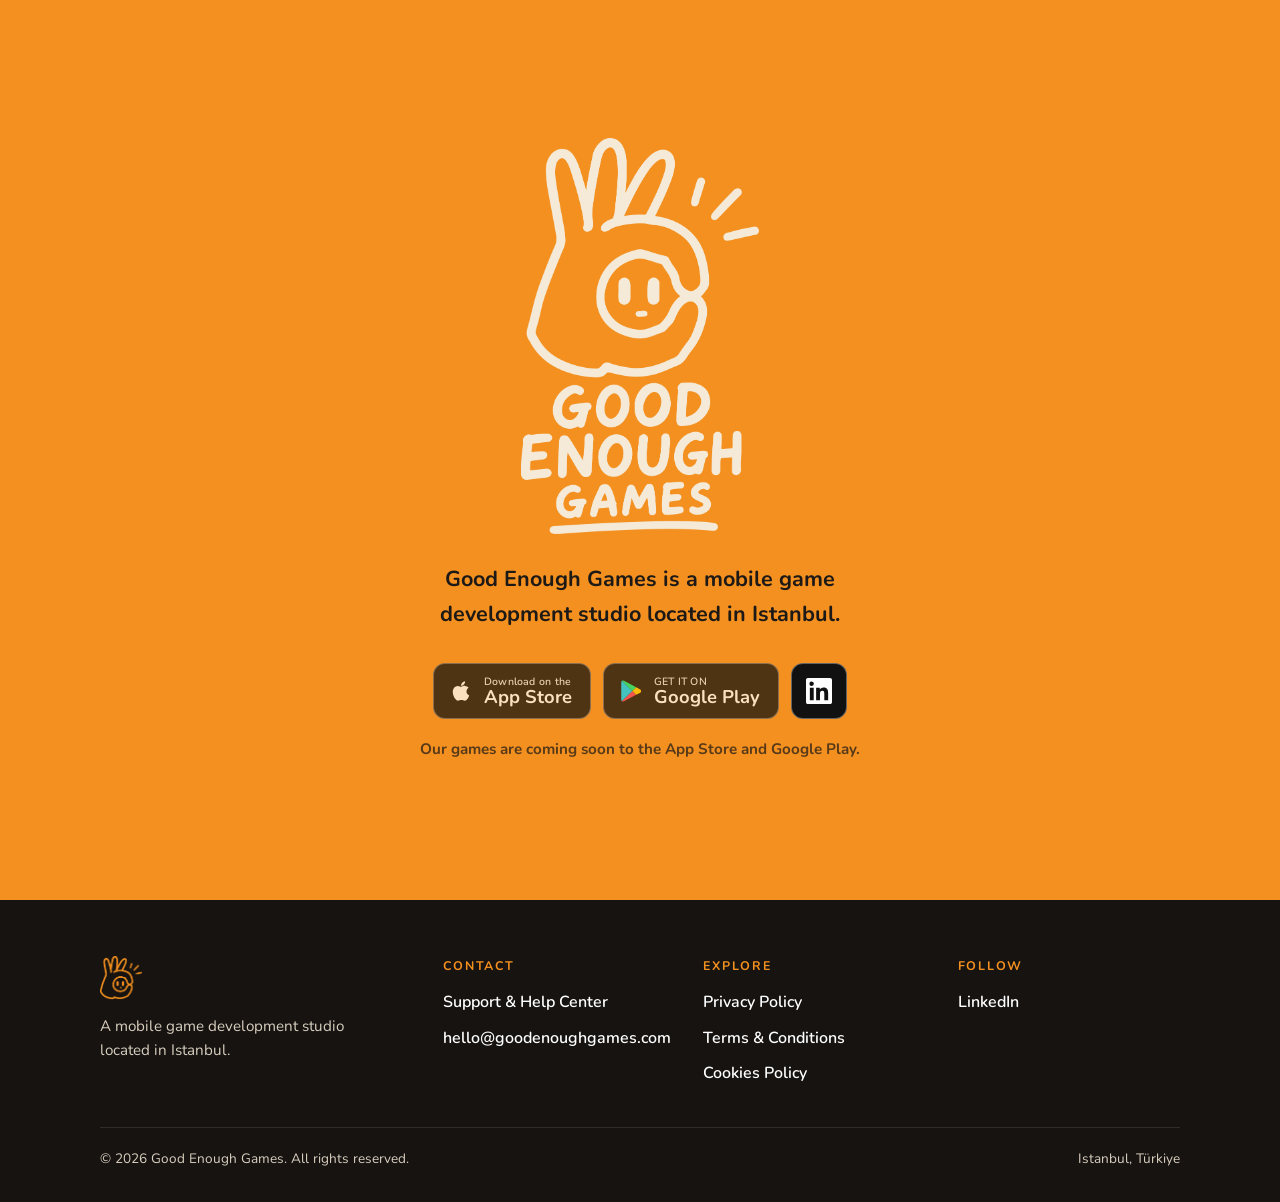
==== index.html @ 32250e64 "Initial Good Enough Games website Static site mirroring the Loom Games layout: orange hero with logo" ====
<!doctype html>
<html lang="en">
<head>
  <meta charset="utf-8">
  <meta name="viewport" content="width=device-width, initial-scale=1">
  <title>Good Enough Games</title>
  <meta name="description" content="Good Enough Games is a mobile game development studio located in Istanbul.">
  <link rel="canonical" href="https://good-enough.games/">
  <meta property="og:type" content="website">
  <meta property="og:site_name" content="Good Enough Games">
  <meta property="og:title" content="Good Enough Games">
  <meta property="og:description" content="Good Enough Games is a mobile game development studio located in Istanbul.">
  <meta property="og:url" content="https://good-enough.games/">
  <meta property="og:image" content="https://good-enough.games/assets/img/og-image.png">
  <meta property="og:image:width" content="1200">
  <meta property="og:image:height" content="630">
  <meta name="twitter:card" content="summary_large_image">
  <meta name="theme-color" content="#f3901f">
  <link rel="icon" href="assets/img/favicon.ico" sizes="any">
  <link rel="icon" type="image/png" sizes="32x32" href="assets/img/favicon-32.png">
  <link rel="icon" type="image/png" sizes="192x192" href="assets/img/favicon-192.png">
  <link rel="apple-touch-icon" href="assets/img/apple-touch-icon.png">
  <link rel="manifest" href="site.webmanifest">
  <link rel="preconnect" href="https://fonts.googleapis.com">
  <link rel="preconnect" href="https://fonts.gstatic.com" crossorigin>
  <link href="https://fonts.googleapis.com/css2?family=Nunito:wght@400;600;700;800&display=swap" rel="stylesheet">
  <link rel="stylesheet" href="assets/css/style.css">
  <script type="application/ld+json">
  {
    "@context": "https://schema.org",
    "@type": "Organization",
    "name": "Good Enough Games",
    "url": "https://good-enough.games/",
    "logo": "https://good-enough.games/assets/img/logo-orange.png",
    "email": "hello@goodenoughgames.com",
    "address": { "@type": "PostalAddress", "addressLocality": "Istanbul", "addressCountry": "TR" },
    "sameAs": ["https://www.linkedin.com/company/goodenough-games/"]
  }
  </script>
</head>
<body>

  <main>
    <section class="hero">
      <h1 class="sr-only">Good Enough Games</h1>
      <img class="hero__logo" src="assets/img/logo-cream.png" width="711" height="1182" alt="Good Enough Games logo" fetchpriority="high">
      <p class="hero__tagline">Good Enough Games is a mobile game development studio located in Istanbul.</p>

      <!--
        STORE LINKS
        Replace href="#" below with your developer page URLs, e.g.
          App Store:   https://apps.apple.com/developer/.../idXXXXXXXXXX
          Google Play: https://play.google.com/store/apps/dev?id=XXXXXXXXXXXXXXXXXXX
        While the href is "#", the badge is shown greyed-out and the "coming soon" line is visible.
      -->
      <div class="badges">
        <a class="badge" href="#" aria-label="Download on the App Store">
          <svg viewBox="0 0 24 24" aria-hidden="true"><path fill="currentColor" d="M17.05 20.28c-.98.95-2.05.8-3.08.35-1.09-.46-2.09-.48-3.24 0-1.44.62-2.2.44-3.06-.35C2.79 15.25 3.51 7.59 9.05 7.31c1.35.07 2.29.74 3.08.8 1.18-.24 2.31-.93 3.57-.84 1.51.12 2.65.72 3.4 1.8-3.12 1.87-2.38 5.98.48 7.13-.57 1.5-1.31 2.99-2.54 4.09l.01-.01zM12.03 7.25c-.15-2.23 1.66-4.07 3.74-4.25.29 2.58-2.34 4.5-3.74 4.25z"/></svg>
          <span class="badge__text"><small>Download on the</small><strong>App Store</strong></span>
        </a>
        <a class="badge" href="#" aria-label="Get it on Google Play">
          <svg viewBox="0 0 24 24" aria-hidden="true">
            <path fill="#00D7FE" d="M3.6 2.6 13.3 12 3.6 21.4A1.7 1.7 0 0 1 3 20.1V3.9a1.7 1.7 0 0 1 .6-1.3Z"/>
            <path fill="#00F076" d="M16.8 8.5 13.3 12 3.6 2.6a1.7 1.7 0 0 1 1.9-.1Z"/>
            <path fill="#F3415F" d="M16.8 15.5 5.5 21.5a1.7 1.7 0 0 1-1.9-.1l9.7-9.4Z"/>
            <path fill="#FFC900" d="M20.6 10.5c1 .6 1 2.4 0 3L16.8 15.5 13.3 12l3.5-3.5Z"/>
          </svg>
          <span class="badge__text"><small>GET IT ON</small><strong>Google Play</strong></span>
        </a>
        <a class="badge badge--icon" href="https://www.linkedin.com/company/goodenough-games/" target="_blank" rel="noopener" aria-label="Good Enough Games on LinkedIn">
          <svg viewBox="0 0 24 24" aria-hidden="true"><path fill="currentColor" d="M20.45 20.45h-3.56v-5.57c0-1.33-.03-3.04-1.85-3.04-1.85 0-2.14 1.45-2.14 2.94v5.67H9.35V9h3.41v1.56h.05c.48-.9 1.64-1.85 3.37-1.85 3.6 0 4.27 2.37 4.27 5.46v6.28zM5.34 7.43a2.07 2.07 0 1 1 0-4.13 2.07 2.07 0 0 1 0 4.13zM7.12 20.45H3.56V9h3.56v11.45zM22.22 0H1.77C.79 0 0 .77 0 1.73v20.54C0 23.23.79 24 1.77 24h20.45c.98 0 1.78-.77 1.78-1.73V1.73C24 .77 23.2 0 22.22 0z"/></svg>
        </a>
      </div>
      <p class="hero__note">Our games are coming soon to the App Store and Google Play.</p>
    </section>
  </main>

  <footer class="footer">
    <div class="footer__inner">
      <div class="footer__brand">
        <img src="assets/img/mark-orange.png" alt="" width="44" height="44">
        <p>A mobile game development studio located in Istanbul.</p>
      </div>
      <div>
        <h4>Contact</h4>
        <ul>
          <li><a href="support/">Support &amp; Help Center</a></li>
          <li><a href="mailto:hello@goodenoughgames.com">hello@goodenoughgames.com</a></li>
        </ul>
      </div>
      <div>
        <h4>Explore</h4>
        <ul>
          <li><a href="privacy-policy/">Privacy Policy</a></li>
          <li><a href="terms-conditions/">Terms &amp; Conditions</a></li>
          <li><a href="cookies-policy/">Cookies Policy</a></li>
        </ul>
      </div>
      <div>
        <h4>Follow</h4>
        <ul>
          <li><a href="https://www.linkedin.com/company/goodenough-games/" target="_blank" rel="noopener">LinkedIn</a></li>
        </ul>
      </div>
    </div>
    <div class="footer__bottom">
      <span>&copy; 2026 Good Enough Games. All rights reserved.</span>
      <span>Istanbul, Türkiye</span>
    </div>
  </footer>

</body>
</html>
---- assets/css/style.css ----
/* Good Enough Games — site styles */
:root {
  --orange: #f3901f;
  --orange-deep: #c96d0a;
  --cream: #f5ead8;
  --paper: #fbf7f0;
  --ink: #1c1917;
  --ink-soft: #4a433d;
  --line: rgba(28, 25, 23, .12);
  --footer: #161311;
  --footer-text: #d9cfbf;
  --radius: 14px;
  --font: 'Nunito', system-ui, -apple-system, 'Segoe UI', Roboto, sans-serif;
}

* { box-sizing: border-box; }
html { -webkit-text-size-adjust: 100%; scroll-behavior: smooth; }
body { margin: 0; font-family: var(--font); color: var(--ink); background: var(--paper); line-height: 1.6; }
img { max-width: 100%; height: auto; display: block; }
a { color: inherit; }
.sr-only { position: absolute; width: 1px; height: 1px; padding: 0; margin: -1px; overflow: hidden; clip: rect(0 0 0 0); white-space: nowrap; border: 0; }

/* ---------- Hero (home) ---------- */
.hero {
  min-height: 100svh;
  background: var(--orange);
  display: flex; flex-direction: column; align-items: center; justify-content: center;
  text-align: center;
  padding: clamp(40px, 8vh, 80px) 16px;
}
.hero__logo { height: clamp(230px, 44vh, 440px); width: auto; }
.hero__tagline {
  max-width: 36ch; margin: 28px auto 0;
  font-size: clamp(1.05rem, 1.2vw + .8rem, 1.35rem); font-weight: 700; color: var(--ink);
}
.badges { display: flex; flex-wrap: wrap; justify-content: center; gap: 12px; margin-top: 32px; }
.badge {
  display: inline-flex; align-items: center; gap: 10px;
  height: 56px; padding: 0 18px 0 14px; border-radius: 12px;
  background: #111; color: #fff; text-decoration: none;
  border: 1.5px solid rgba(255, 255, 255, .35);
  transition: transform .15s ease, box-shadow .15s ease;
}
.badge:hover { transform: translateY(-2px); box-shadow: 0 8px 20px rgba(0, 0, 0, .18); }
.badge svg { width: 26px; height: 26px; flex: none; }
.badge__text { display: flex; flex-direction: column; align-items: flex-start; line-height: 1.05; text-align: left; }
.badge__text small { font-size: .66rem; font-weight: 600; letter-spacing: .02em; opacity: .9; }
.badge__text strong { font-size: 1.15rem; font-weight: 700; }
.badge--icon { width: 56px; padding: 0; justify-content: center; }
/* Store badges stay inactive until a real URL replaces the "#" placeholder */
.badge[href="#"] { cursor: default; opacity: .72; pointer-events: none; }
.hero__note { display: none; margin: 18px 0 0; font-size: .95rem; font-weight: 700; color: rgba(28, 25, 23, .72); }
.badges:has(.badge[href="#"]) + .hero__note { display: block; }

/* ---------- Top bar (inner pages) ---------- */
.topbar { background: var(--orange); padding: 14px 16px; }
.topbar__inner { max-width: 1080px; margin: 0 auto; display: flex; align-items: center; justify-content: space-between; gap: 16px; }
.brand { display: inline-flex; align-items: center; gap: 10px; text-decoration: none; color: var(--ink); font-weight: 800; font-size: 1.05rem; }
.brand img { height: 36px; width: auto; }
.topbar nav { display: flex; gap: 20px; font-weight: 700; font-size: .95rem; }
.topbar nav a { text-decoration: none; color: var(--ink); }
.topbar nav a:hover, .topbar nav a[aria-current="page"] { text-decoration: underline; text-underline-offset: 4px; text-decoration-thickness: 2px; }
@media (max-width: 600px) { .topbar nav { display: none; } }

/* ---------- Document pages ---------- */
.doc { max-width: 760px; margin: 0 auto; padding: 56px 16px 80px; }
.doc h1 { font-size: clamp(2rem, 4vw, 2.75rem); line-height: 1.1; margin: 0 0 8px; font-weight: 800; }
.doc .meta { color: var(--ink-soft); font-weight: 600; margin: 0 0 36px; }
.doc h2 { font-size: 1.35rem; margin: 40px 0 12px; font-weight: 800; }
.doc h3 { font-size: 1.05rem; margin: 24px 0 8px; font-weight: 800; }
.doc p, .doc li { font-size: 1.02rem; color: var(--ink-soft); }
.doc a { color: var(--orange-deep); font-weight: 700; text-decoration-thickness: 1.5px; text-underline-offset: 3px; }
.doc ul { padding-left: 1.2rem; }
.doc li + li { margin-top: 6px; }
.doc .partner { margin: 14px 0; padding: 14px 18px; background: #fff; border: 1px solid var(--line); border-radius: var(--radius); }
.doc .partner p { margin: 4px 0; }
.callout { background: var(--cream); border-left: 4px solid var(--orange); padding: 16px 18px; border-radius: 0 var(--radius) var(--radius) 0; margin: 28px 0; }
.callout p { margin: 0; color: var(--ink); }
.btn { display: inline-flex; align-items: center; gap: 10px; background: var(--ink); color: #fff; padding: 14px 22px; border-radius: 12px; text-decoration: none; font-weight: 800; }
.btn:hover { background: #000; }
.doc .btn { color: #fff; text-decoration: none; }
.faq details { border-bottom: 1px solid var(--line); padding: 14px 0; }
.faq summary { cursor: pointer; font-weight: 800; font-size: 1.05rem; color: var(--ink); list-style: none; display: flex; justify-content: space-between; align-items: center; gap: 16px; }
.faq summary::-webkit-details-marker { display: none; }
.faq summary::after { content: "+"; font-size: 1.5rem; line-height: 1; color: var(--orange-deep); flex: none; }
.faq details[open] summary::after { content: "–"; }
.faq details p { margin: 10px 0 0; }

/* ---------- 404 ---------- */
.notfound { min-height: 70svh; display: grid; place-items: center; text-align: center; padding: 48px 16px; }
.notfound img { height: 140px; width: auto; margin: 0 auto 20px; }
.notfound h1 { margin: 0 0 8px; font-size: 2.2rem; }
.notfound p { color: var(--ink-soft); margin: 0 0 24px; }

/* ---------- Footer ---------- */
.footer { background: var(--footer); color: var(--footer-text); padding: 56px 16px 32px; }
.footer__inner { max-width: 1080px; margin: 0 auto; display: grid; grid-template-columns: 1.4fr 1fr 1fr 1fr; gap: 32px; }
@media (max-width: 760px) { .footer__inner { grid-template-columns: 1fr 1fr; } }
@media (max-width: 460px) { .footer__inner { grid-template-columns: 1fr; } }
.footer__brand img { height: 44px; width: auto; }
.footer__brand p { margin: 14px 0 0; max-width: 32ch; font-size: .95rem; }
.footer h4 { margin: 0 0 14px; font-size: .78rem; letter-spacing: .14em; text-transform: uppercase; color: var(--orange); }
.footer ul { list-style: none; margin: 0; padding: 0; display: grid; gap: 10px; }
.footer a { color: #fff; text-decoration: none; font-weight: 600; }
.footer a:hover { color: var(--orange); }
.footer__bottom { max-width: 1080px; margin: 40px auto 0; padding-top: 20px; border-top: 1px solid rgba(255, 255, 255, .1); font-size: .85rem; display: flex; flex-wrap: wrap; justify-content: space-between; gap: 8px; }
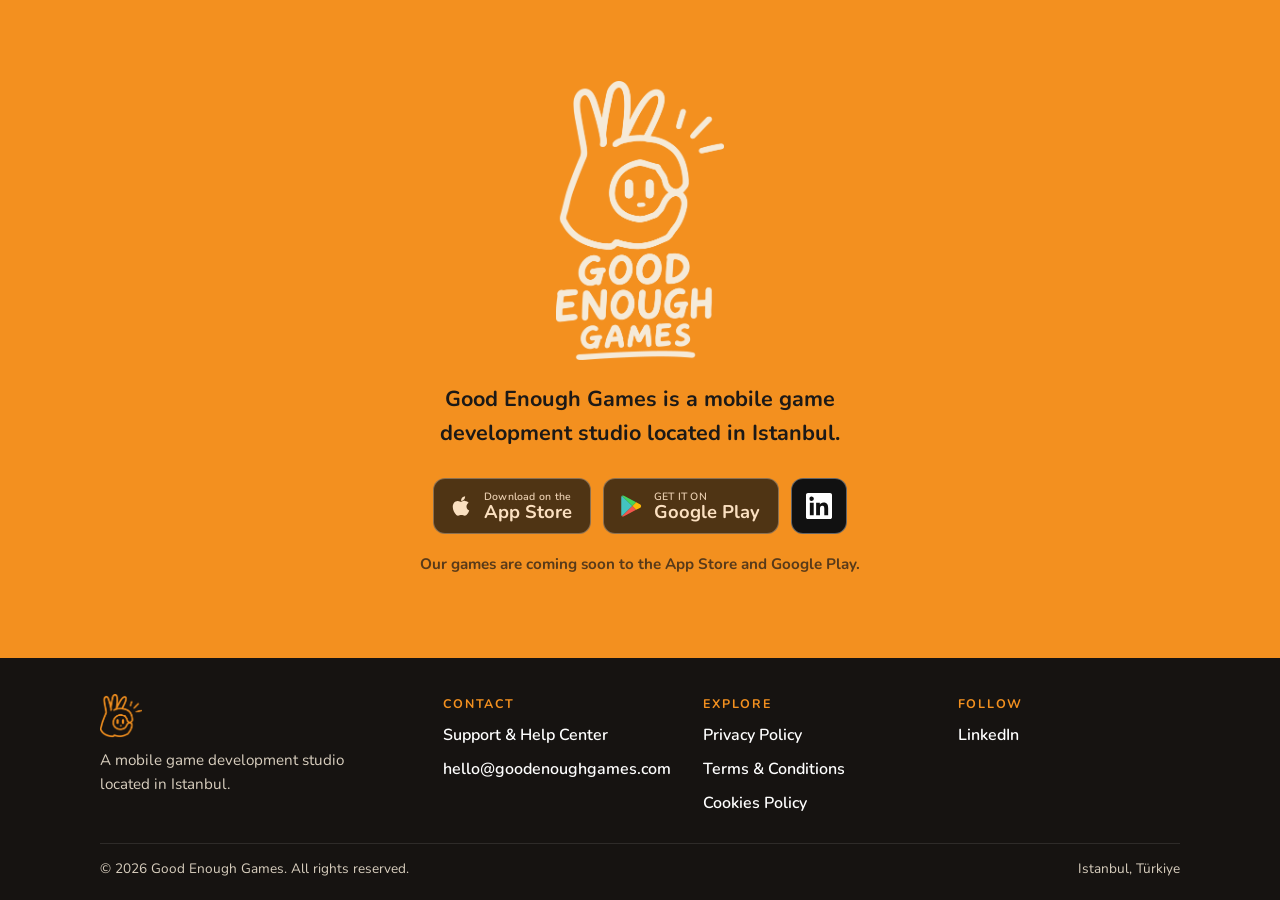
==== commit 817741ed: "Fit home page to one viewport and compact the footer The hero no longer forces 100svh on its own; he" ====
--- a/index.html
+++ b/index.html
@@ -38,7 +38,7 @@
   }
   </script>
 </head>
-<body>
+<body class="home">
 
   <main>
     <section class="hero">
@@ -105,7 +105,7 @@
     </div>
     <div class="footer__bottom">
       <span>&copy; 2026 Good Enough Games. All rights reserved.</span>
-      <span>Istanbul, Türkiye</span>
+      <span class="footer__loc">Istanbul, Türkiye</span>
     </div>
   </footer>
 
--- a/assets/css/style.css
+++ b/assets/css/style.css
@@ -16,24 +16,28 @@
 * { box-sizing: border-box; }
 html { -webkit-text-size-adjust: 100%; scroll-behavior: smooth; }
 body { margin: 0; font-family: var(--font); color: var(--ink); background: var(--paper); line-height: 1.6; }
+/* Home: hero + footer share one viewport, no scrolling on normal screens */
+body.home { display: flex; flex-direction: column; min-height: 100svh; background: var(--orange); }
+body.home main { flex: 1 1 auto; display: flex; min-height: 0; }
 img { max-width: 100%; height: auto; display: block; }
 a { color: inherit; }
 .sr-only { position: absolute; width: 1px; height: 1px; padding: 0; margin: -1px; overflow: hidden; clip: rect(0 0 0 0); white-space: nowrap; border: 0; }
 
 /* ---------- Hero (home) ---------- */
 .hero {
-  min-height: 100svh;
+  flex: 1 1 auto;
+  width: 100%;
   background: var(--orange);
   display: flex; flex-direction: column; align-items: center; justify-content: center;
   text-align: center;
-  padding: clamp(40px, 8vh, 80px) 16px;
+  padding: clamp(20px, 4vh, 56px) 16px;
 }
-.hero__logo { height: clamp(230px, 44vh, 440px); width: auto; }
+.hero__logo { height: clamp(150px, 31vh, 380px); width: auto; }
 .hero__tagline {
-  max-width: 36ch; margin: 28px auto 0;
+  max-width: 36ch; margin: clamp(14px, 2.4vh, 28px) auto 0;
   font-size: clamp(1.05rem, 1.2vw + .8rem, 1.35rem); font-weight: 700; color: var(--ink);
 }
-.badges { display: flex; flex-wrap: wrap; justify-content: center; gap: 12px; margin-top: 32px; }
+.badges { display: flex; flex-wrap: wrap; justify-content: center; gap: 12px; margin-top: clamp(16px, 3vh, 32px); }
 .badge {
   display: inline-flex; align-items: center; gap: 10px;
   height: 56px; padding: 0 18px 0 14px; border-radius: 12px;
@@ -49,7 +53,7 @@
 .badge--icon { width: 56px; padding: 0; justify-content: center; }
 /* Store badges stay inactive until a real URL replaces the "#" placeholder */
 .badge[href="#"] { cursor: default; opacity: .72; pointer-events: none; }
-.hero__note { display: none; margin: 18px 0 0; font-size: .95rem; font-weight: 700; color: rgba(28, 25, 23, .72); }
+.hero__note { display: none; margin: clamp(10px, 2vh, 18px) 0 0; font-size: .95rem; font-weight: 700; color: rgba(28, 25, 23, .72); }
 .badges:has(.badge[href="#"]) + .hero__note { display: block; }
 
 /* ---------- Top bar (inner pages) ---------- */
@@ -93,14 +97,43 @@
 .notfound p { color: var(--ink-soft); margin: 0 0 24px; }
 
 /* ---------- Footer ---------- */
-.footer { background: var(--footer); color: var(--footer-text); padding: 56px 16px 32px; }
+.footer { background: var(--footer); color: var(--footer-text); padding: clamp(24px, 4vh, 44px) 16px 20px; }
 .footer__inner { max-width: 1080px; margin: 0 auto; display: grid; grid-template-columns: 1.4fr 1fr 1fr 1fr; gap: 32px; }
 @media (max-width: 760px) { .footer__inner { grid-template-columns: 1fr 1fr; } }
-@media (max-width: 460px) { .footer__inner { grid-template-columns: 1fr; } }
 .footer__brand img { height: 44px; width: auto; }
-.footer__brand p { margin: 14px 0 0; max-width: 32ch; font-size: .95rem; }
-.footer h4 { margin: 0 0 14px; font-size: .78rem; letter-spacing: .14em; text-transform: uppercase; color: var(--orange); }
-.footer ul { list-style: none; margin: 0; padding: 0; display: grid; gap: 10px; }
+.footer__brand p { margin: 10px 0 0; max-width: 32ch; font-size: .95rem; }
+.footer h4 { margin: 0 0 10px; font-size: .78rem; letter-spacing: .14em; text-transform: uppercase; color: var(--orange); }
+.footer ul { list-style: none; margin: 0; padding: 0; display: grid; gap: 8px; }
 .footer a { color: #fff; text-decoration: none; font-weight: 600; }
 .footer a:hover { color: var(--orange); }
-.footer__bottom { max-width: 1080px; margin: 40px auto 0; padding-top: 20px; border-top: 1px solid rgba(255, 255, 255, .1); font-size: .85rem; display: flex; flex-wrap: wrap; justify-content: space-between; gap: 8px; }
+.footer__bottom { max-width: 1080px; margin: clamp(16px, 3vh, 28px) auto 0; padding-top: 14px; border-top: 1px solid rgba(255, 255, 255, .1); font-size: .85rem; display: flex; flex-wrap: wrap; justify-content: space-between; gap: 8px; }
+
+/* ---------- Responsive overrides (kept last so they win) ---------- */
+@media (max-width: 600px) {
+  /* smaller badges so both store badges share one row on phones */
+  .badge { height: 48px; padding: 0 12px 0 10px; gap: 8px; border-radius: 10px; }
+  .badge svg { width: 22px; height: 22px; }
+  .badge__text strong { font-size: 1rem; }
+  .badge__text small { font-size: .6rem; }
+  .badge--icon { width: 48px; }
+  .hero__logo { height: clamp(140px, 28vh, 380px); }
+  .hero__note { font-size: .85rem; }
+  /* footer collapses into one centered cluster of links */
+  .footer__inner { display: flex; flex-wrap: wrap; justify-content: center; gap: 6px 22px; }
+  .footer__inner > div, .footer ul { display: contents; }
+  .footer .footer__brand, .footer h4 { display: none; }
+  .footer a { font-size: .92rem; }
+  .footer__bottom { justify-content: center; text-align: center; font-size: .78rem; margin-top: 14px; padding-top: 10px; }
+  .footer__loc { display: none; }
+}
+/* short windows (small laptops, landscape phones) */
+@media (max-height: 700px) {
+  .hero { padding: 12px 16px; }
+  .hero__logo { height: clamp(130px, 26vh, 380px); }
+  .footer { padding: 18px 16px 14px; }
+  .footer__bottom { margin-top: 12px; padding-top: 10px; }
+}
+@media (max-height: 700px) and (max-width: 600px) {
+  .hero__note { display: none !important; }
+  .hero__logo { height: clamp(120px, 23vh, 380px); }
+}
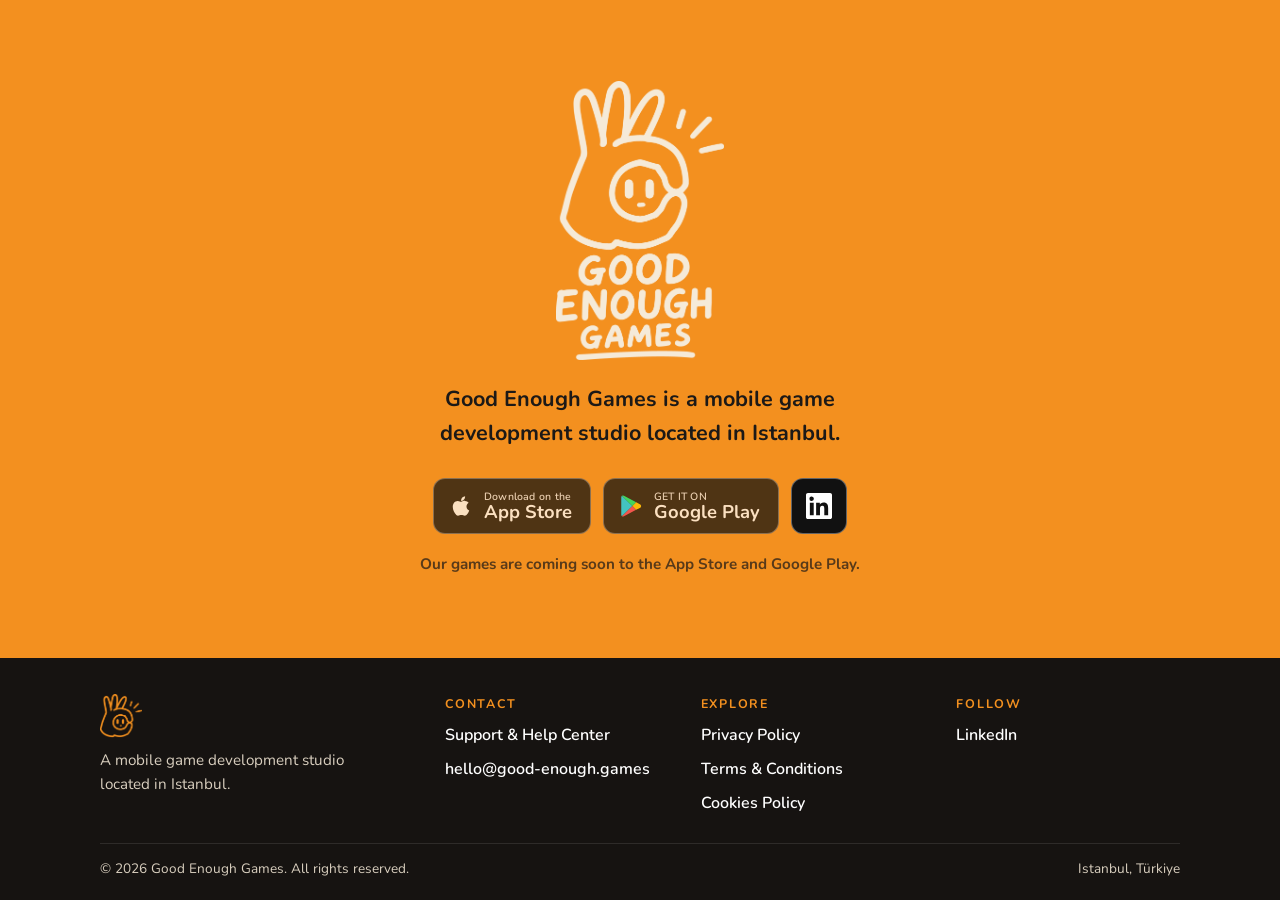
==== commit eb717e4f: "Switch support email to hello@good-enough.games Co-Authored-By: Claude Fable 5.1 <noreply@anthropic." ====
--- a/index.html
+++ b/index.html
@@ -32,7 +32,7 @@
     "name": "Good Enough Games",
     "url": "https://good-enough.games/",
     "logo": "https://good-enough.games/assets/img/logo-orange.png",
-    "email": "hello@goodenoughgames.com",
+    "email": "hello@good-enough.games",
     "address": { "@type": "PostalAddress", "addressLocality": "Istanbul", "addressCountry": "TR" },
     "sameAs": ["https://www.linkedin.com/company/goodenough-games/"]
   }
@@ -85,7 +85,7 @@
         <h4>Contact</h4>
         <ul>
           <li><a href="support/">Support &amp; Help Center</a></li>
-          <li><a href="mailto:hello@goodenoughgames.com">hello@goodenoughgames.com</a></li>
+          <li><a href="mailto:hello@good-enough.games">hello@good-enough.games</a></li>
         </ul>
       </div>
       <div>
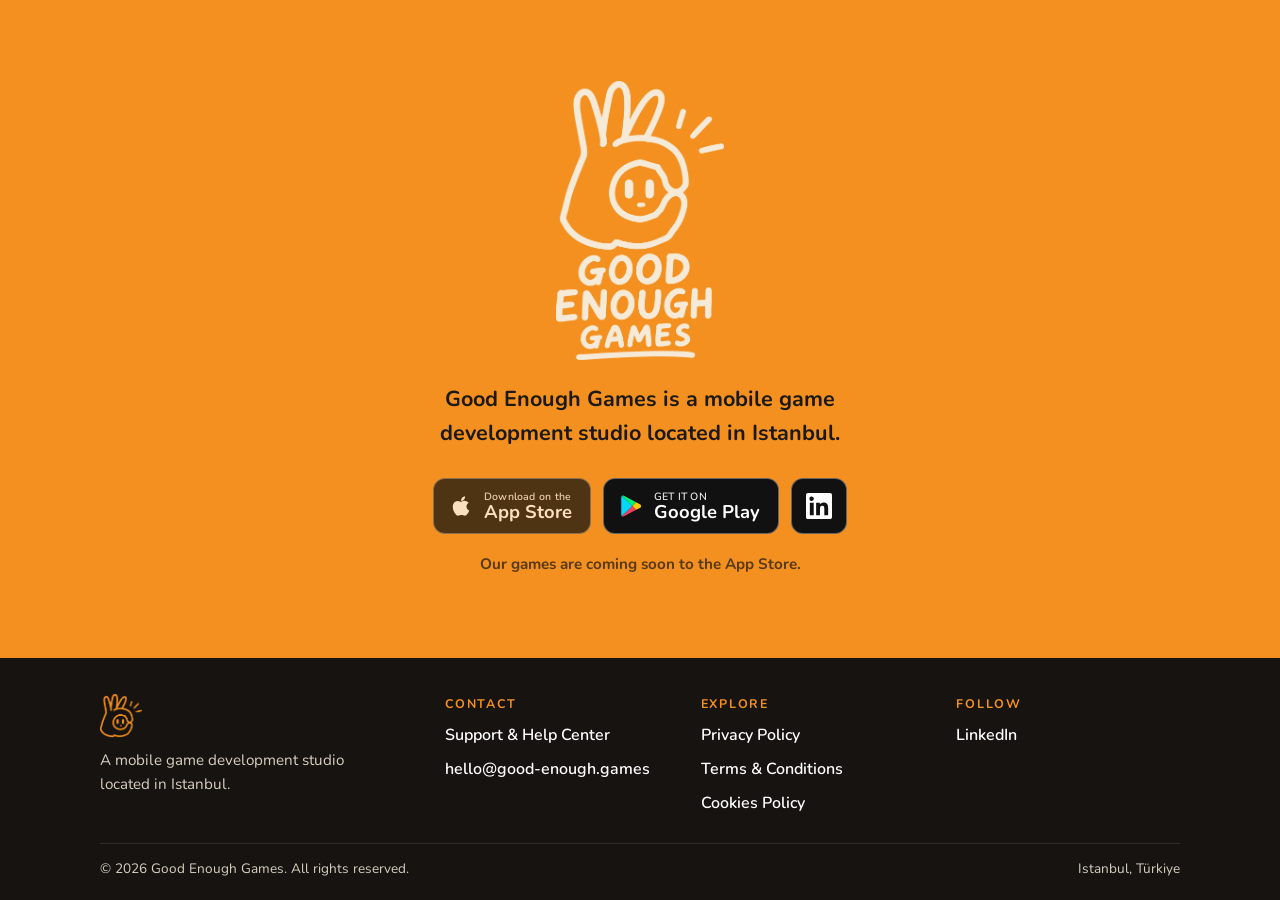
==== commit 570ce034: "Add Google Play developer page link Co-Authored-By: Claude Opus 5.5 <noreply@anthropic.com>" ====
--- a/index.html
+++ b/index.html
@@ -34,7 +34,7 @@
     "logo": "https://good-enough.games/assets/img/logo-orange.png",
     "email": "hello@good-enough.games",
     "address": { "@type": "PostalAddress", "addressLocality": "Istanbul", "addressCountry": "TR" },
-    "sameAs": ["https://www.linkedin.com/company/goodenough-games/"]
+    "sameAs": ["https://www.linkedin.com/company/goodenough-games/", "https://play.google.com/store/apps/developer?id=GoodEnough+Games"]
   }
   </script>
 </head>
@@ -58,7 +58,7 @@
           <svg viewBox="0 0 24 24" aria-hidden="true"><path fill="currentColor" d="M17.05 20.28c-.98.95-2.05.8-3.08.35-1.09-.46-2.09-.48-3.24 0-1.44.62-2.2.44-3.06-.35C2.79 15.25 3.51 7.59 9.05 7.31c1.35.07 2.29.74 3.08.8 1.18-.24 2.31-.93 3.57-.84 1.51.12 2.65.72 3.4 1.8-3.12 1.87-2.38 5.98.48 7.13-.57 1.5-1.31 2.99-2.54 4.09l.01-.01zM12.03 7.25c-.15-2.23 1.66-4.07 3.74-4.25.29 2.58-2.34 4.5-3.74 4.25z"/></svg>
           <span class="badge__text"><small>Download on the</small><strong>App Store</strong></span>
         </a>
-        <a class="badge" href="#" aria-label="Get it on Google Play">
+        <a class="badge" href="https://play.google.com/store/apps/developer?id=GoodEnough+Games" target="_blank" rel="noopener" aria-label="Get it on Google Play">
           <svg viewBox="0 0 24 24" aria-hidden="true">
             <path fill="#00D7FE" d="M3.6 2.6 13.3 12 3.6 21.4A1.7 1.7 0 0 1 3 20.1V3.9a1.7 1.7 0 0 1 .6-1.3Z"/>
             <path fill="#00F076" d="M16.8 8.5 13.3 12 3.6 2.6a1.7 1.7 0 0 1 1.9-.1Z"/>
@@ -71,7 +71,7 @@
           <svg viewBox="0 0 24 24" aria-hidden="true"><path fill="currentColor" d="M20.45 20.45h-3.56v-5.57c0-1.33-.03-3.04-1.85-3.04-1.85 0-2.14 1.45-2.14 2.94v5.67H9.35V9h3.41v1.56h.05c.48-.9 1.64-1.85 3.37-1.85 3.6 0 4.27 2.37 4.27 5.46v6.28zM5.34 7.43a2.07 2.07 0 1 1 0-4.13 2.07 2.07 0 0 1 0 4.13zM7.12 20.45H3.56V9h3.56v11.45zM22.22 0H1.77C.79 0 0 .77 0 1.73v20.54C0 23.23.79 24 1.77 24h20.45c.98 0 1.78-.77 1.78-1.73V1.73C24 .77 23.2 0 22.22 0z"/></svg>
         </a>
       </div>
-      <p class="hero__note">Our games are coming soon to the App Store and Google Play.</p>
+      <p class="hero__note">Our games are coming soon to the App Store.</p>
     </section>
   </main>
 
